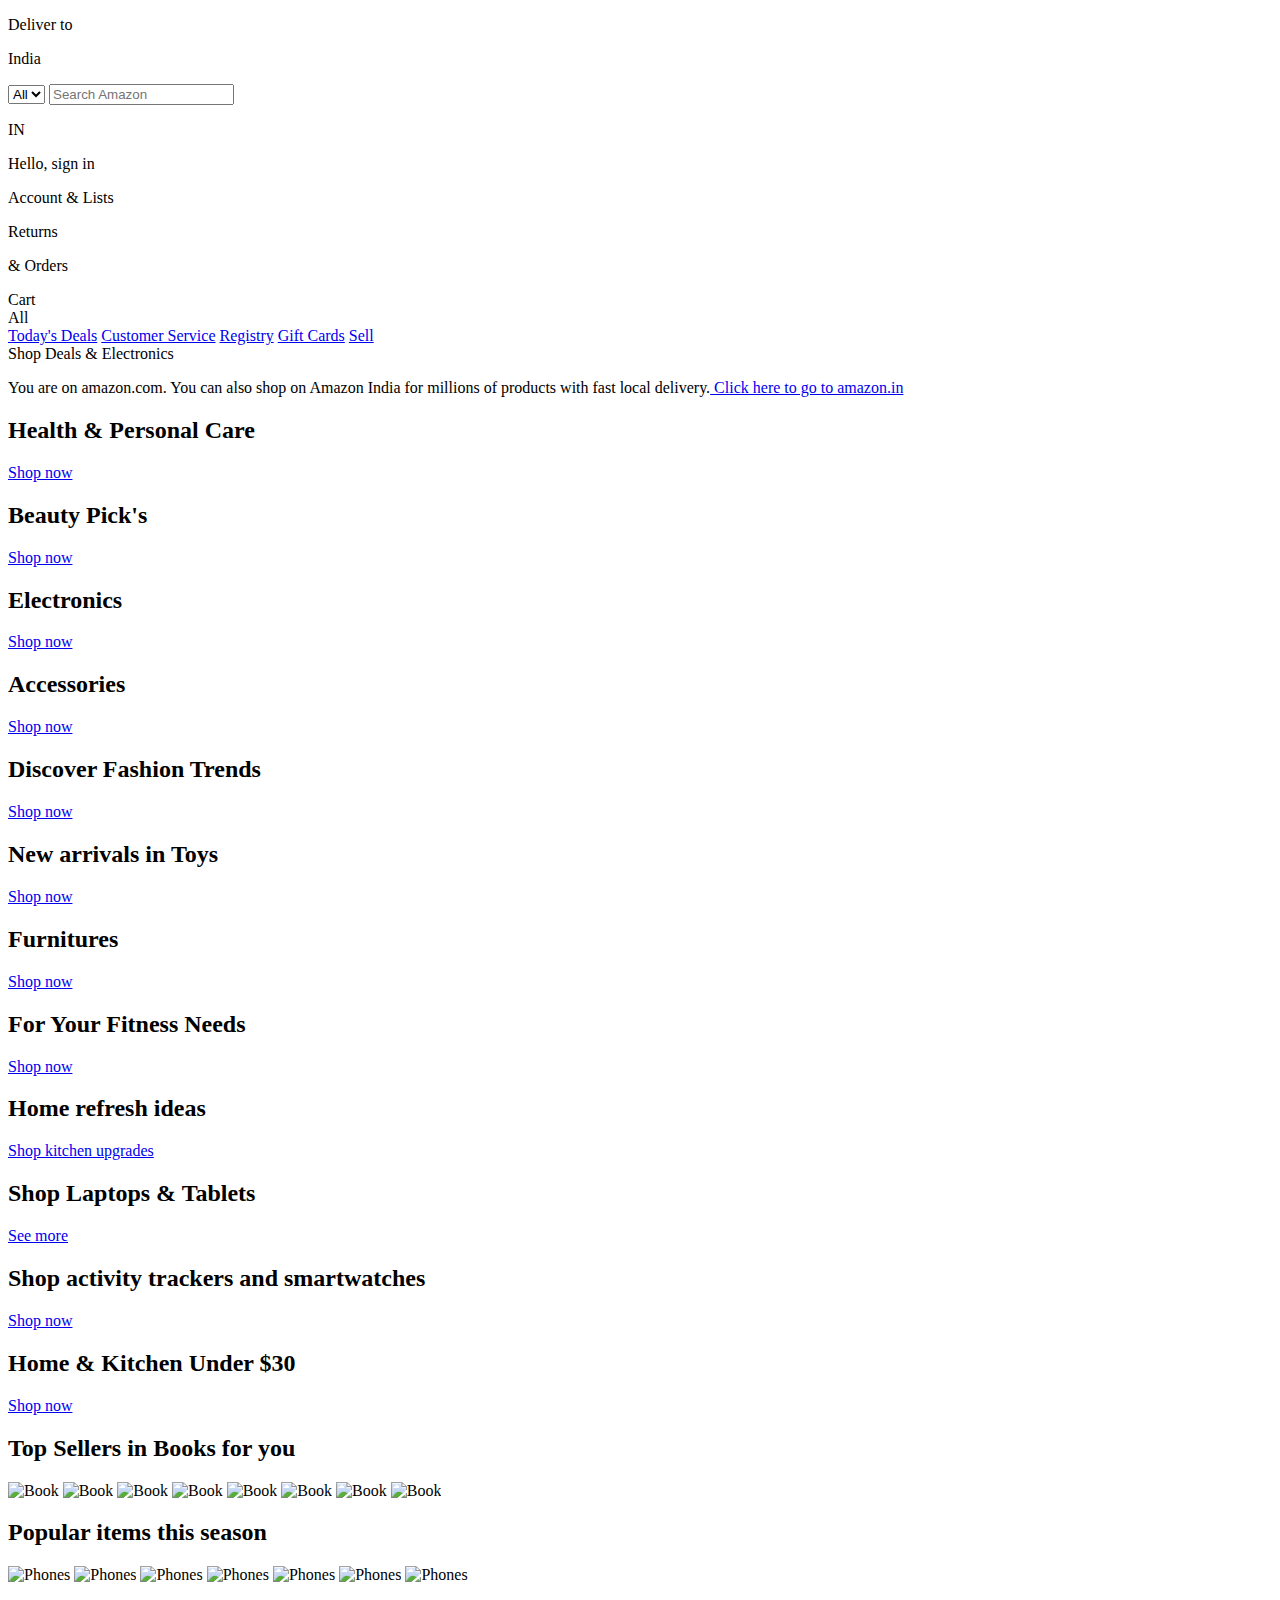
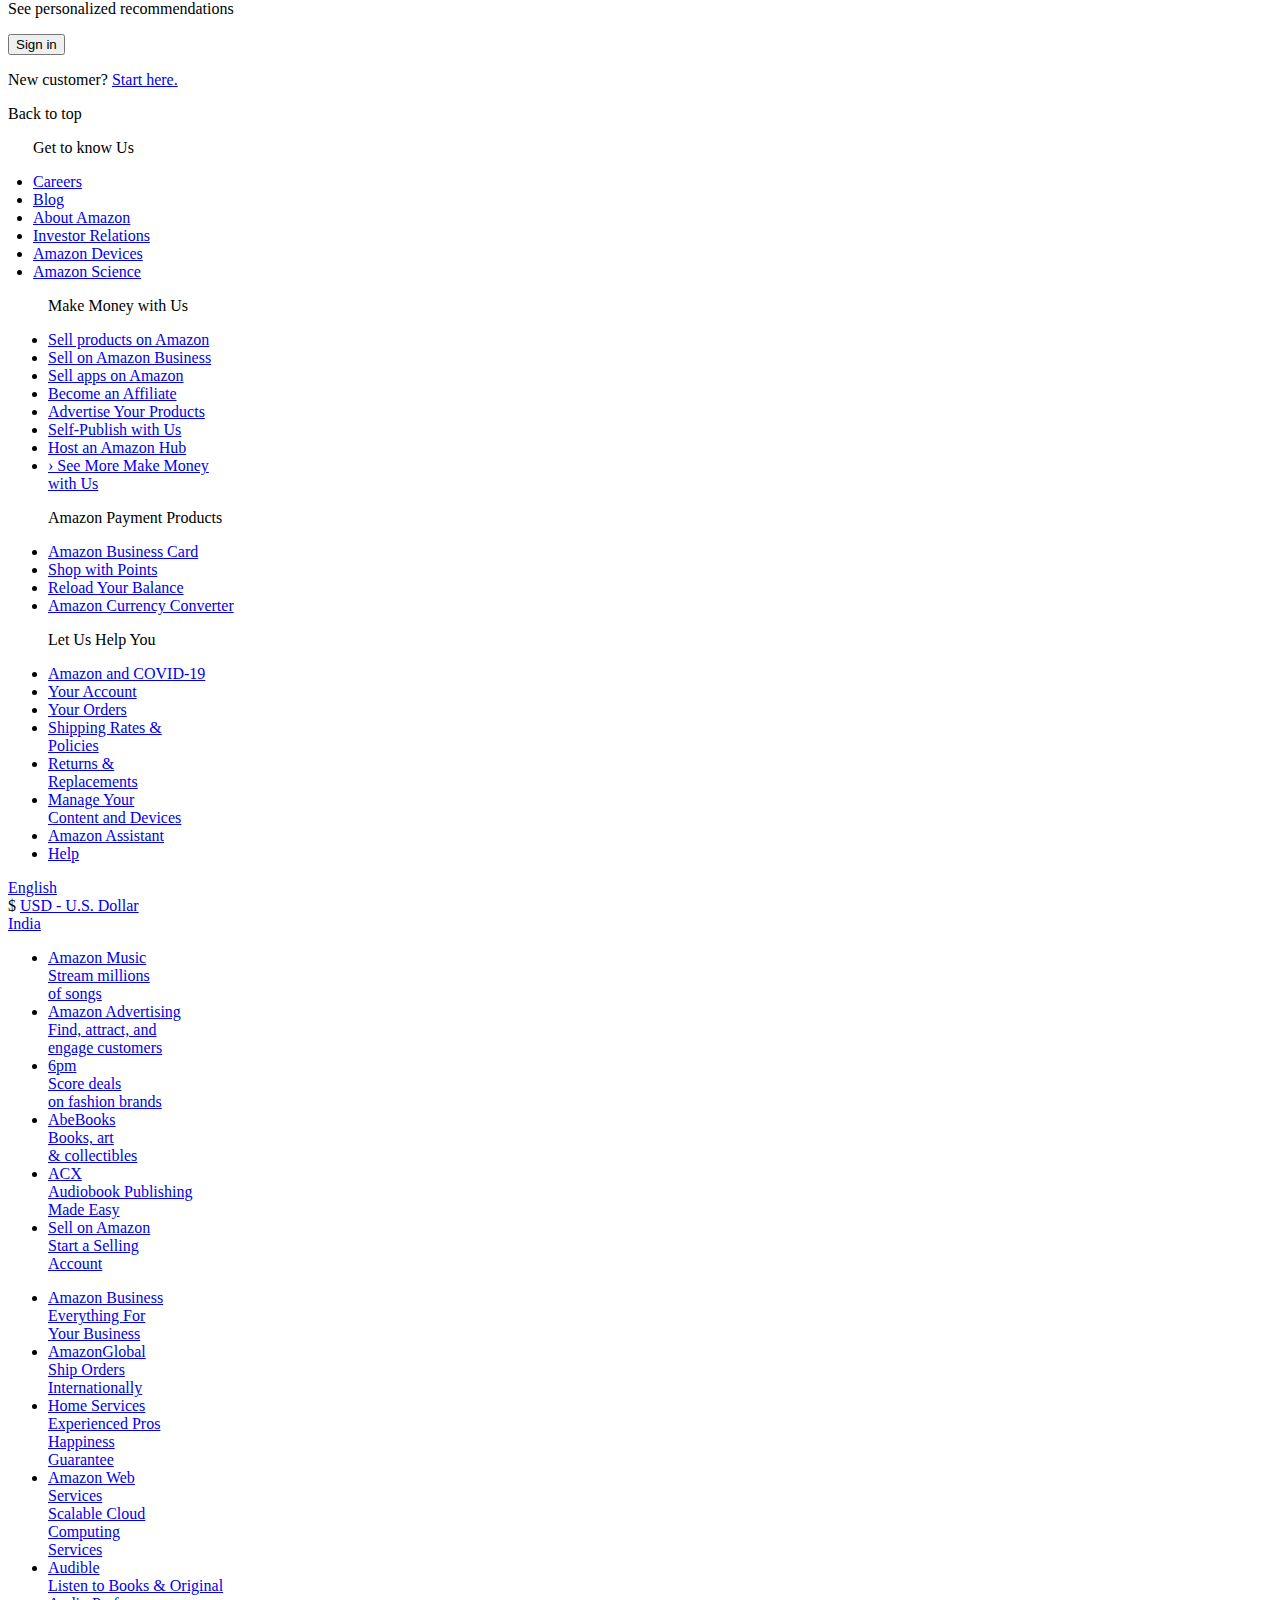
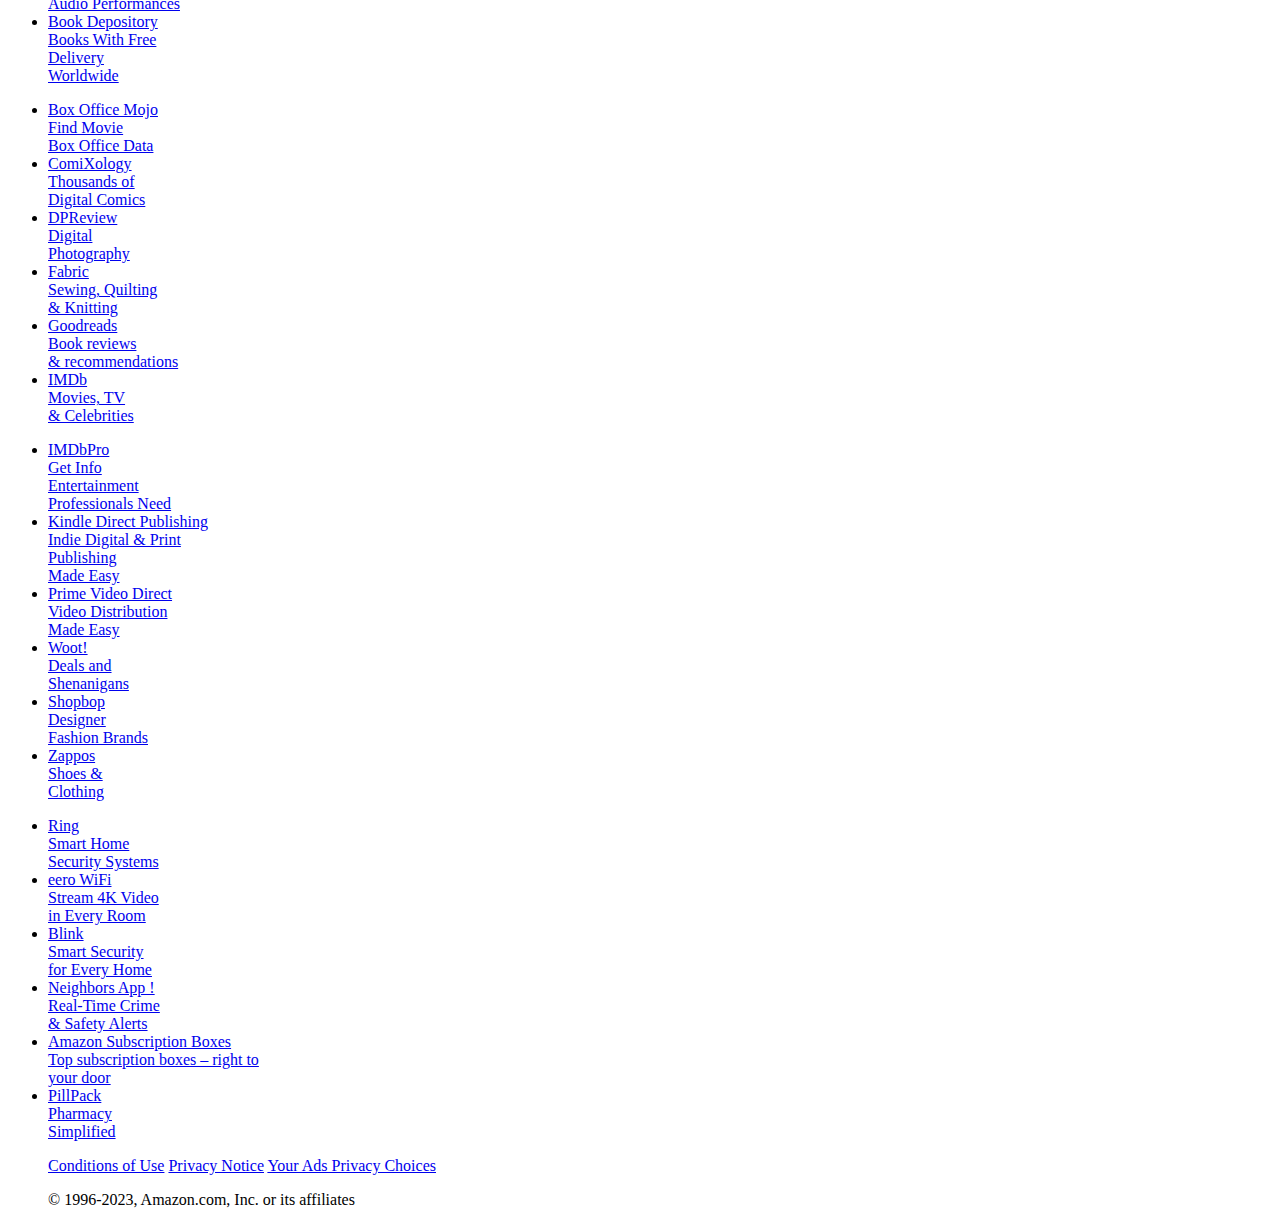
==== index.html @ 9977f8b1 "added index.html" ====
<!DOCTYPE html>
<html lang="en">
<head>
    <meta charset="UTF-8">
    <meta name="viewport" content="width=device-width, initial-scale=1.0">
    <title>Amazon</title>
    <link rel="stylesheet" href="Style.css">
    <link rel="stylesheet" href="https://cdnjs.cloudflare.com/ajax/libs/font-awesome/6.4.2/css/all.min.css" integrity="sha512-z3gLpd7yknf1YoNbCzqRKc4qyor8gaKU1qmn+CShxbuBusANI9QpRohGBreCFkKxLhei6S9CQXFEbbKuqLg0DA==" crossorigin="anonymous" referrerpolicy="no-referrer" />
</head>
<body>
    <header>
        <div class="Navbar">
            <div class="nav-logo Border">
                <div class="logo"></div>
            </div>
            <div id="nav-ad" class="Border">
                <p class="ad-1">Deliver to</p>
                <div class="nav-location">
                    <i class="fa-solid fa-location-dot"></i>
                    <p class="ad-2">India</p>
                </div>
            </div>
            <div id="nav-search">
                    <select class="nav-sel">
                        <option value="All">All</option>
                    </select>
                <input type="text" class="nav-input" placeholder="Search Amazon">
                <div class="nav-icon">
                    <i class="fa-solid fa-magnifying-glass"></i>
                </div>
            </div>
            <div id="nav-country" class="Border">
                <div class="nav-flag"></div>
                <div class="fl-location">
                    <p>IN</p>
                </div>
            </div>
            <div id="nav-link" class="Border">
                <div class="nav-signIn">
                    <p>Hello, sign in</p>
                </div>
                <div class="nav-account">
                    <p>Account & Lists</p>
                </div>
            </div>
            <div id="nav-order" class="Border">
                <p class="nav-1">Returns</p>
                <p class="nav-2">& Orders</p>
            </div>
            <div id="nav-cart" class="Border">
                <i class="fa-solid fa-cart-shopping"></i>Cart
            </div>
        </div>
        <div id="panel">
            <div class="nav-panel Border">
                <i class="fa-solid fa-bars"></i>
                All
            </div>
                <div class="panel-ops">
                    <a href="#" class="Border">Today's Deals</a>
                    <a href="#" class="Border">Customer Service</a>
                    <a href="#" class="Border">Registry</a>
                    <a href="#" class="Border">Gift Cards</a>
                    <a href="#" class="Border">Sell</a>
                </div>
                <div class="panel-deal Border">
                Shop Deals & Electronics
            </div>
        </div>
    </header>
    <!-- Hero Section -->
    <div id="Hero-Sec">
        <div class="hero-msg">
            <p>You are on amazon.com. You can also shop on Amazon India for millions of products with fast local delivery.<a href="#"> Click here to go to amazon.in</a></p>
        </div>
    </div>
    <div id="Content-Box">
        <div class="Box1">
            <div class="Box-txt">
                <h2>Health & Personal Care</h2>
            <div class="Content-img"></div>
            <p><a href="#">Shop now</a></p>
            </div>
        </div>
        <div class="Box1">
            <div class="Box-txt">
                <h2>Beauty Pick's</h2>
                <div class="Content-img" style="background-image: url('Images/Makeover.jpg');"></div>
                <p><a href="#">Shop now</a></p>
            </div>
        </div>
        <div class="Box1">
            <div class="Box-txt">
                <h2>Electronics</h2>
                <div class="Content-img" style="background-image: url('Images/Linux.jpg');"></div>
                <p><a href="#">Shop now</a></p>
            </div>
        </div>
        <div class="Box1">
            <div class="Box-txt">
                <h2>Accessories</h2>
                <div class="Content-img" style="background-image: url('Images/Laptop.jpg'); background-position: center;"></div>
                <p><a href="#">Shop now</a></p>
            </div>
        </div>
        <!-- Same As 4 Boxes -->
        <div class="Box1">
            <div class="Box-txt">
                <h2>Discover Fashion Trends</h2>
            <div class="Content-img" style="background-image: url('Images/Cloth Des..jpg'); background-position: center;"></div>
            <p><a href="#">Shop now</a></p>
            </div>
        </div>
        <div class="Box1">
            <div class="Box-txt">
                <h2>New arrivals in Toys</h2>
                <div class="Content-img" style="background-image: url('Images/Gagdets.jpg'); background-position: center;"></div>
                <p><a href="#">Shop now</a></p>
            </div>
        </div>
        <div class="Box1">
            <div class="Box-txt">
                <h2>Furnitures</h2>
                <div class="Content-img" style="background-image: url('Images/s3.jpg');"></div>
                <p><a href="#">Shop now</a></p>
            </div>
        </div>
        <div class="Box1">
            <div class="Box-txt">
                <h2>For Your Fitness Needs</h2>
                <div class="Content-img" style="background-image: url('Images/Fitness.jpg'); background-position: center;"></div>
                <p><a href="#">Shop now</a></p>
            </div>
        </div>
        <!-- Section 3 -->
        <div class="Box1">
            <div class="Box-txt">
                <h2>Home refresh ideas</h2>
                <div class="Content-img" style="background-image: url('Images/Kitchen.jpg'); background-position: center">
                </div>
                <p><a href="#">Shop kitchen upgrades</a></p>
            </div>
        </div>
        <div class="Box1">
            <div class="Box-txt">
                <h2>Shop Laptops & Tablets</h2>
                <div class="Content-img" style="background-image: url('Images/Lap1.jpg'); background-position: center;">
                </div>
                <p><a href="#">See more</a></p>
            </div>
        </div>
        <div class="Box1">
            <div class="Box-txt">
                <h2>Shop activity trackers and smartwatches</h2>
                <div class="Content-img" style="background-image: url('Images/Watch.jpg'); background-position: center">
                </div>
                <p><a href="#">Shop now</a></p>
            </div>
        </div>
        <div class="Box1">
            <div class="Box-txt">
                <h2>Home & Kitchen Under $30</h2>
                <div class="Content-img" style="background-image: url('Images/b1.jpg');"></div>
                <p><a href="#">Shop now</a></p>
            </div>
        </div>
        <div id="Book-Sec">
            <div class="BK-list">
                <h2>Top Sellers in Books for you</h2>
                <div class="Bk-F">
                    <img src="Images/Book1.jpg" alt="Book">
                    <img src="Images/Book2.jpg" alt="Book">
                    <img src="Images/Book3.jpg" alt="Book">
                    <img src="Images/Book4.jpg" alt="Book">
                    <img src="Images/Book5.jpg" alt="Book">
                    <img src="Images/Book6.jpg" alt="Book">
                    <img src="Images/Book7.jpg" alt="Book">
                    <img src="Images/Book8.jpg" alt="Book">
                </div>
            </div>
        </div>
        <!-- Section 4 -->
        <div id="El-section">
            <div class="Products-Con">
                <h2>Popular items this season</h2>
                <div class="El-im">
                    <img src="Images/Nord.jpg" alt="Phones">
                    <img src="Images/Sam2.jpg" alt="Phones">
                    <img src="Images/Oneplus.jpg" alt="Phones">
                    <img src="Images/Oneplus2.jpg" alt="Phones">
                    <img src="Images/Gopro.jpg" alt="Phones">
                    <img src="Images/Samsung.jpg" alt="Phones">
                    
                    <img src="Images/+1.jpg" alt="Phones">
                </div>
            </div>
        </div>
    </div>
    <div id="Sign-Sec">
        <div class="user-Del">
            <div class="Login-sec">
                <p>See personalized recommendations</p>
                <button>Sign in</button>
                <p class="Cus-Dt">New customer? <a href="/Login.html">Start here.</a></p>
            </div>
        </div>
    </div>
    <footer>
        <div class="Foot-Panel1">
            <p>Back to top</p>
        </div>
        <div class="Foot-Panel2">
            <ul style="padding-left: 25px;">
                <p>Get to know Us</p>
                <li><a href="#">Careers</a></li>
                <li><a href="#">Blog</a></li>
                <li><a href="#">About Amazon</a></li>
                <li><a href="#">Investor Relations</a></li>
                <li><a href="#">Amazon Devices</a></li>
                <li><a href="#">Amazon Science</a></li>
            </ul>
            <!-- Line 2 -->
            <ul>
                <p>Make Money with Us</p>
                <li><a href="#">Sell products on Amazon</a></li>
                <li><a href="#">Sell on Amazon Business</a></li>
                <li><a href="#">Sell apps on Amazon</a></li>
                <li><a href="#">Become an Affiliate</a></li>
                <li><a href="#">Advertise Your Products</a></li>
                <li><a href="#">Self-Publish with Us</a></li>
                <li><a href="#">Host an Amazon Hub</a></li>
                <li><a href="#">› See More Make Money<br> with Us</a></li>
            </ul>
            <!-- Line 3 -->
            <ul>
                <p>Amazon Payment Products</p>
                <li><a href="#">Amazon Business Card</a></li>
                <li><a href="#">Shop with Points</a></li>
                <li><a href="#">Reload Your Balance</a></li>
                <li><a href="#">Amazon Currency Converter</a></li>
            </ul>
            <!-- Line 4 -->
            <ul>
                <p>Let Us Help You</p>
                <li><a href="#">Amazon and COVID-19</a></li>
                <li><a href="#">Your Account</a></li>
                <li><a href="#">Your Orders</a></li>
                <li><a href="#">Shipping Rates &<br> Policies</a></li>
                <li><a href="#">Returns & <br>Replacements</a></li>
                <li><a href="#">Manage Your<br> Content and Devices</a></li>
                <li><a href="#">Amazon Assistant</a></li>
                <li><a href="#">Help</a></li>
            </ul>
        </div>
        <div class="Foot-Panel3">
            <div class="Foot-logo"></div>
            <div class="Foot-container">
                <div class="Box-item">
                    <i class="fa-solid fa-globe"></i>
                    <a href="#">English</a>
                </div>
                <div class="Box-item" style="width: 170px;">
                    <span>$</span>
                    <a href="#">USD - U.S. Dollar</a>
                </div>
                <div class="Box-item">
                    <div class="foot-flag"></div>
                    <a href="#">India</a>
                </div>
            </div>
        </div>
        <div class="Foot-Panel4">
                    <div class="nav-Box">
                        <ul>
                            <li>
                                <a href="#" class="Foot-Des">
                                    Amazon Music
                                    <br>
                                <span class="nav-Destxt">
                                    Stream millions
                                    <br>
                                    of songs
                                </span>
                            </a>
                            </li>
                            <li>
                                <a href="#" class="Foot-Des">
                                    Amazon Advertising
                                    <br>
                                    <span class="nav-Destxt">
                                        Find, attract, and
                                        <br>
                                        engage customers
                                    </span>
                                </a>
                            </li>
                            <li>
                                <a href="#" class="Foot-Des">
                                    6pm
                                    <br>
                                    <span class="nav-Destxt">
                                        Score deals
                                        <br>
                                        on fashion brands
                                    </span>
                                </a>
                            </li>
                            <li>
                                <a href="#" class="Foot-Des">AbeBooks
                                    <br>
                                    <span class="nav-Destxt">
                                    Books, art
                                    <br>
                                    & collectibles
                                </span>
                                </a>
                            </li>
                            <li>
                                <a href="#" class="Foot-Des">ACX
                                    <br>
                                    <span class="nav-Destxt">
                                        Audiobook Publishing
                                        <br>
                                        Made Easy
                                    </span>
                                </a>
                            </li>
                            <li>
                                <a href="#" class="Foot-Des">Sell on Amazon
                                    <br>
                                    <span class="nav-Destxt">Start a Selling
                                        <br>
                                         Account
                                        </span>
                                </a>
                            </li>
                    </ul>
                </div>
                        <div class="nav-Box">
                            <ul>
                            <li>
                                <a href="#" class="Foot-Des">
                                    Amazon Business
                                    <br>
                                <span class="nav-Destxt">
                                    Everything For
                                    <br>
                                    Your Business
                                </span>
                            </a>
                            </li>
                            <li>
                                <a href="#" class="Foot-Des">
                                    AmazonGlobal
                                    <br>
                                    <span class="nav-Destxt">
                                        Ship Orders
                                        <br>
                                        Internationally
                                    </span>
                                </a>
                            </li>
                            <li>
                                <a href="#" class="Foot-Des">
                                    Home Services
                                    <br>
                                    <span class="nav-Destxt">
                                        Experienced Pros
                                        <br>
                                        Happiness <br>
                                        Guarantee
                                    </span>
                                </a>
                            </li>
                            <li>
                                <a href="#" class="Foot-Des">Amazon Web 
                                    <br>
                                    Services
                                    <br>
                                    <span class="nav-Destxt">
                                    Scalable Cloud
                                    <br>
                                    Computing <br>
                                    Services
                                </span>
                                </a>
                            </li>
                            <li>
                                <a href="#" class="Foot-Des">Audible
                                    <br>
                                    <span class="nav-Destxt">
                                        Listen to Books & Original
                                        <br>
                                        Audio Performances
                                    </span>
                                </a>
                            </li>
                            <li>
                                <a href="#" class="Foot-Des">Book Depository
                                    <br>
                                    <span class="nav-Destxt">Books With Free
                                        <br>
                                        Delivery <br>
                                        Worldwide
                                        </span>
                                </a>
                            </li>
                            </ul>
                        </div> 
                            <div class="nav-Box">
                                <ul>
                                    <li>
                                        <a href="#" class="Foot-Des">
                                            Box Office Mojo
                                            <br>
                                        <span class="nav-Destxt">
                                            Find Movie
                                            <br>
                                            Box Office Data
                                        </span>
                                    </a>
                                    </li>
                                    <li>
                                        <a href="#" class="Foot-Des">
                                            ComiXology
                                            <br>
                                            <span class="nav-Destxt">
                                                Thousands of
                                                <br>
                                                Digital Comics
                                            </span>
                                        </a>
                                    </li>
                                    <li>
                                        <a href="#" class="Foot-Des">
                                            DPReview
                                            <br>
                                            <span class="nav-Destxt">
                                                Digital
                                                <br>
                                                Photography
                                            </span>
                                        </a>
                                    </li>
                                    <li>
                                        <a href="#" class="Foot-Des">Fabric
                                            <br>
                                            <span class="nav-Destxt">
                                                Sewing, Quilting
                                            <br>
                                            & Knitting
                                        </span>
                                        </a>
                                    </li>
                                    <li>
                                        <a href="#" class="Foot-Des">Goodreads
                                            <br>
                                            <span class="nav-Destxt">
                                                Book reviews
                                                <br>
                                                & recommendations
                                            </span>
                                        </a>
                                    </li>
                                    <li>
                                        <a href="#" class="Foot-Des">IMDb
                                            <br>
                                            <span class="nav-Destxt">Movies, TV
                                                <br>
                                                & Celebrities
                                                </span>
                                        </a>
                                    </li>
                                    </ul>
                            </div> 
                        <div class="nav-Box">
                            <ul>
                                <li>
                                    <a href="#" class="Foot-Des">
                                        IMDbPro
                                        <br>
                                    <span class="nav-Destxt">
                                        Get Info <br>
                                        Entertainment
                                        <br>
                                        Professionals Need
                                    </span>
                                </a>
                                </li>
                                <li>
                                    <a href="#" class="Foot-Des">
                                        Kindle Direct Publishing
                                        <br>
                                        <span class="nav-Destxt">
                                            Indie Digital & Print <br>
                                            Publishing
                                            <br>
                                            Made Easy
                                        </span>
                                    </a>
                                </li>
                                <li>
                                    <a href="#" class="Foot-Des">
                                        Prime Video Direct
                                        <br>
                                        <span class="nav-Destxt">
                                            Video Distribution
                                            <br>
                                            Made Easy
                                        </span>
                                    </a>
                                </li>
                                <li>
                                    <a href="#" class="Foot-Des">Woot!
                                        <br>
                                        <span class="nav-Destxt">
                                        Deals and 
                                        <br>
                                        Shenanigans
                                    </span>
                                    </a>
                                </li>
                                <li>
                                    <a href="#" class="Foot-Des">Shopbop
                                        <br>
                                        <span class="nav-Destxt">Designer
                                            <br>
                                            Fashion Brands
                                            </span>
                                    </a>
                                </li>
                                <li>
                                    <a href="#" class="Foot-Des">Zappos
                                        <br>
                                        <span class="nav-Destxt">
                                            Shoes &
                                            <br>
                                            Clothing
                                        </span>
                                    </a>
                                </li>
                                </ul>
                        </div>
                        <div class="nav-Box">
                            <ul>
                                <li>
                                    <a href="#" class="Foot-Des">
                                        Ring
                                        <br>
                                    <span class="nav-Destxt">
                                        Smart Home
                                        <br>
                                        Security Systems
                                    </span>
                                </a>
                                </li>
                                <li>
                                    <a href="#" class="Foot-Des">
                                        eero WiFi
                                        <br>
                                        <span class="nav-Destxt">
                                            Stream 4K Video
                                            <br>
                                            in Every Room
                                        </span>
                                    </a>
                                </li>
                                <li>
                                    <a href="#" class="Foot-Des">
                                        Blink
                                        <br>
                                        <span class="nav-Destxt">
                                            Smart Security
                                            <br>
                                            for Every Home
                                        </span>
                                    </a>
                                </li>
                                <li>
                                    <a href="#" class="Foot-Des">Neighbors App !
                                        <br>
                                        <span class="nav-Destxt">
                                        Real-Time Crime
                                        <br>
                                        & Safety Alerts
                                    </span>
                                    </a>
                                </li>
                                <li>
                                    <a href="#" class="Foot-Des">Amazon Subscription Boxes
                                        <br>
                                        <span class="nav-Destxt">Top subscription boxes – right to 
                                            <br>
                                            your door
                                            </span>
                                    </a>
                                </li>
                                <li>
                                    <a href="#" class="Foot-Des">PillPack
                                        <br>
                                        <span class="nav-Destxt">
                                            Pharmacy
                                            <br>
                                            Simplified
                                        </span>
                                    </a>
                                </li>
                        </ul>
                 </div>
        </div>
        <div class="Foot-Panel5">
            <ul class="nav-cpr">
                    <a href="#">Conditions of Use</a>
                    <a href="#">Privacy Notice</a>
                    <a href="#">Your Ads Privacy Choices</a>
                    <p>© 1996-2023, Amazon.com, Inc. or its affiliates</p>
            </ul>
        </div>
    </footer>
</body>
</html>
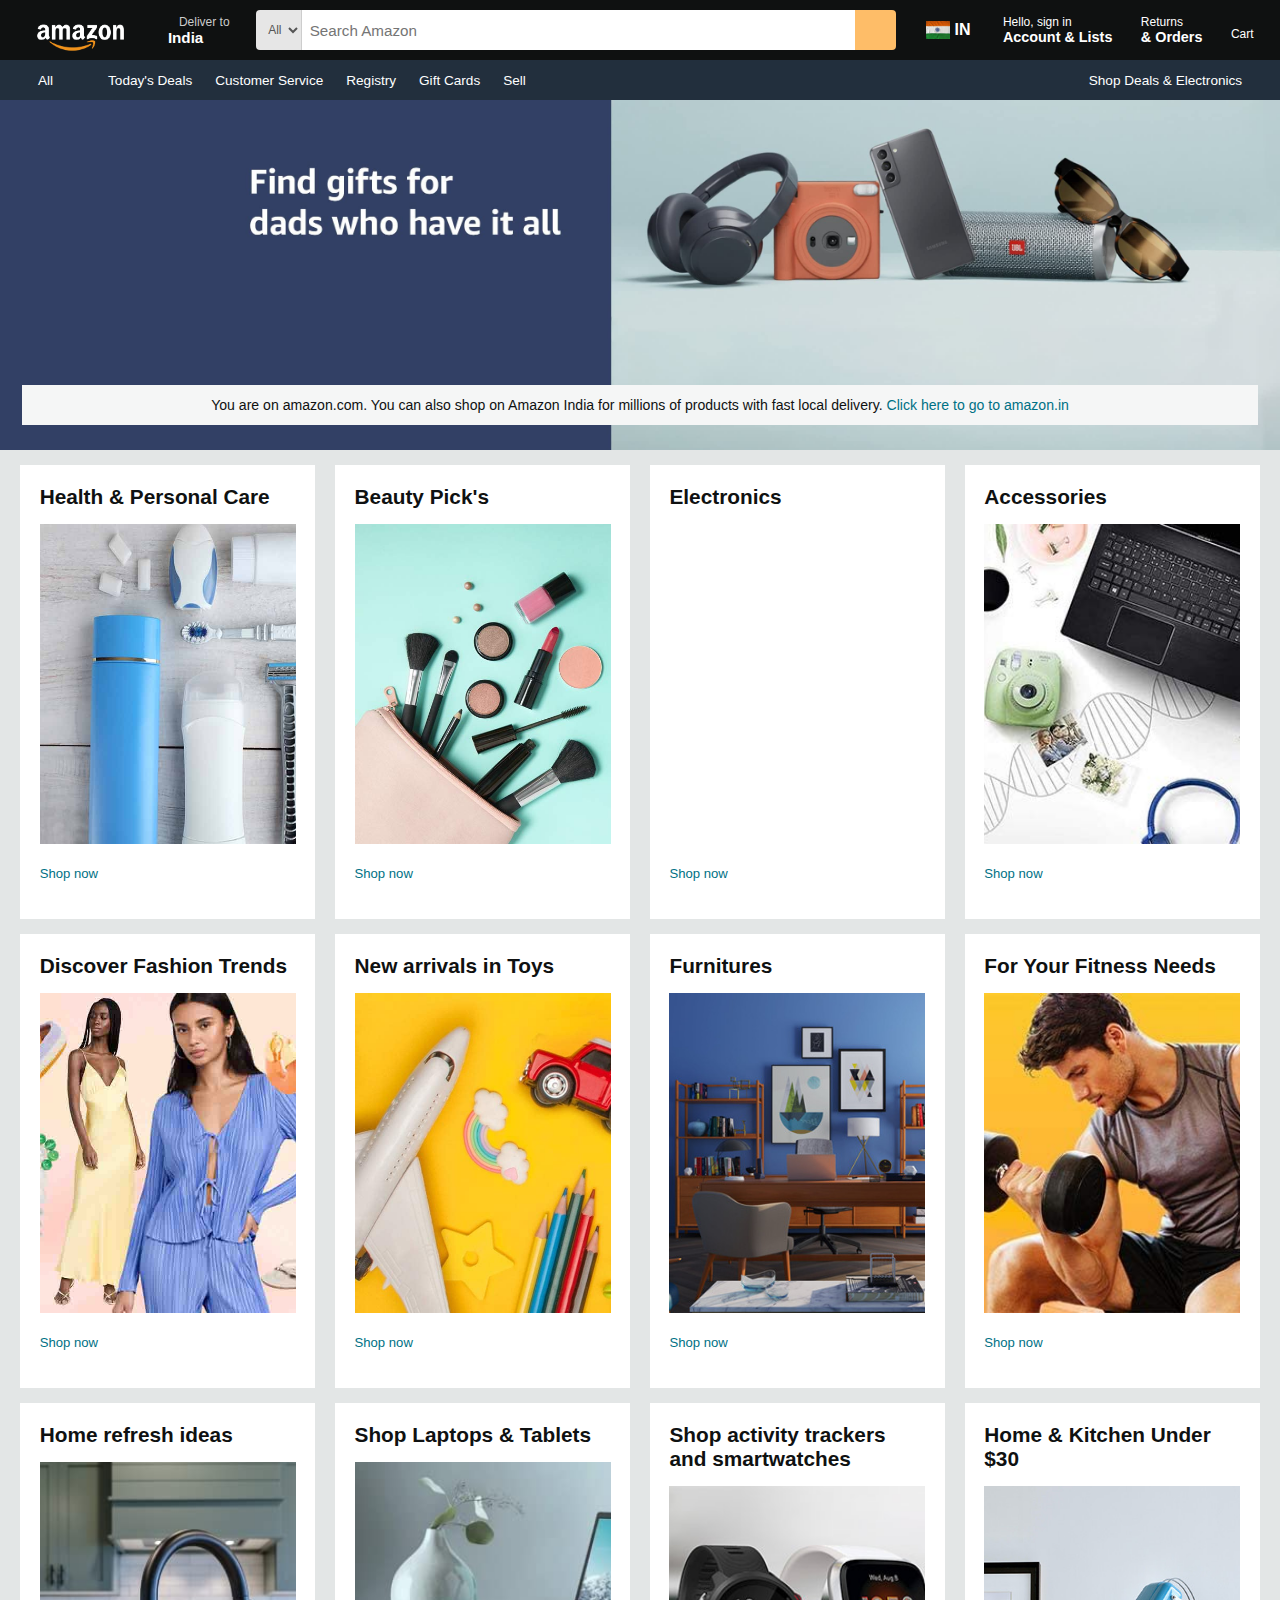
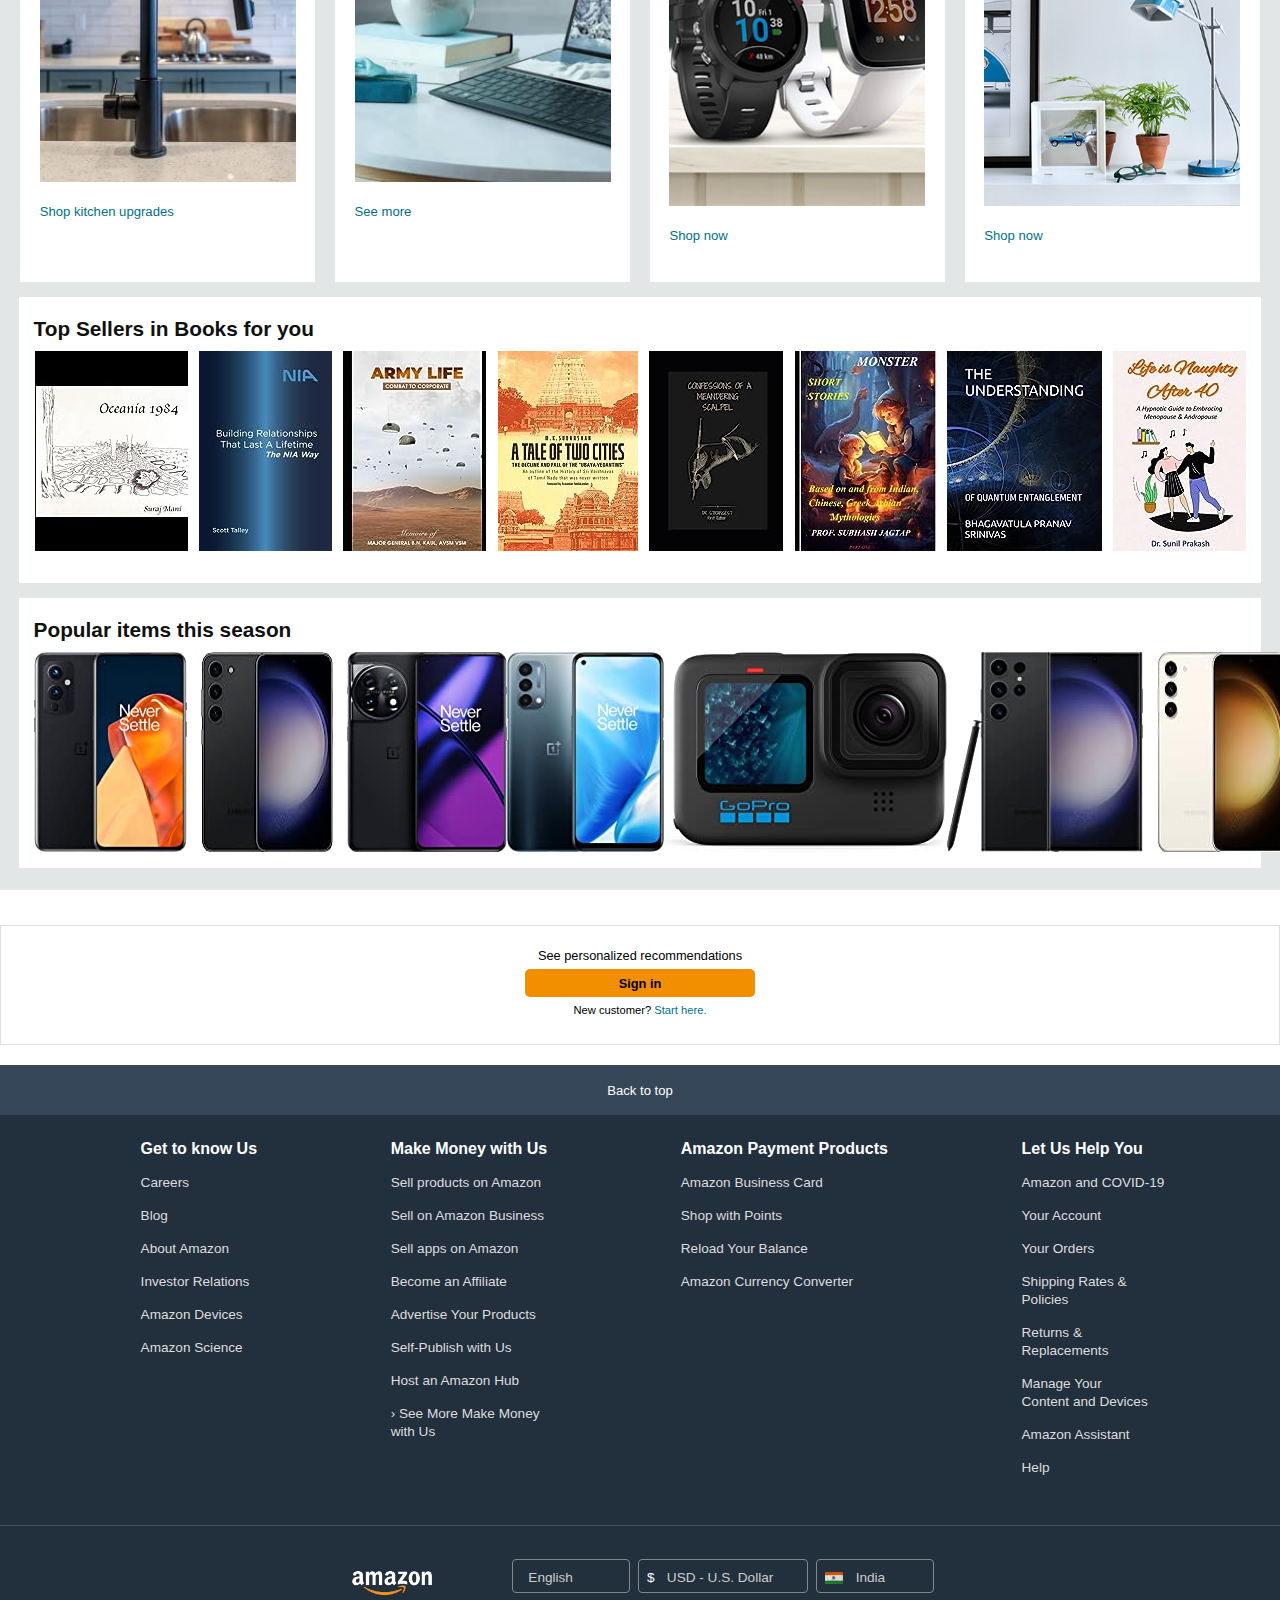
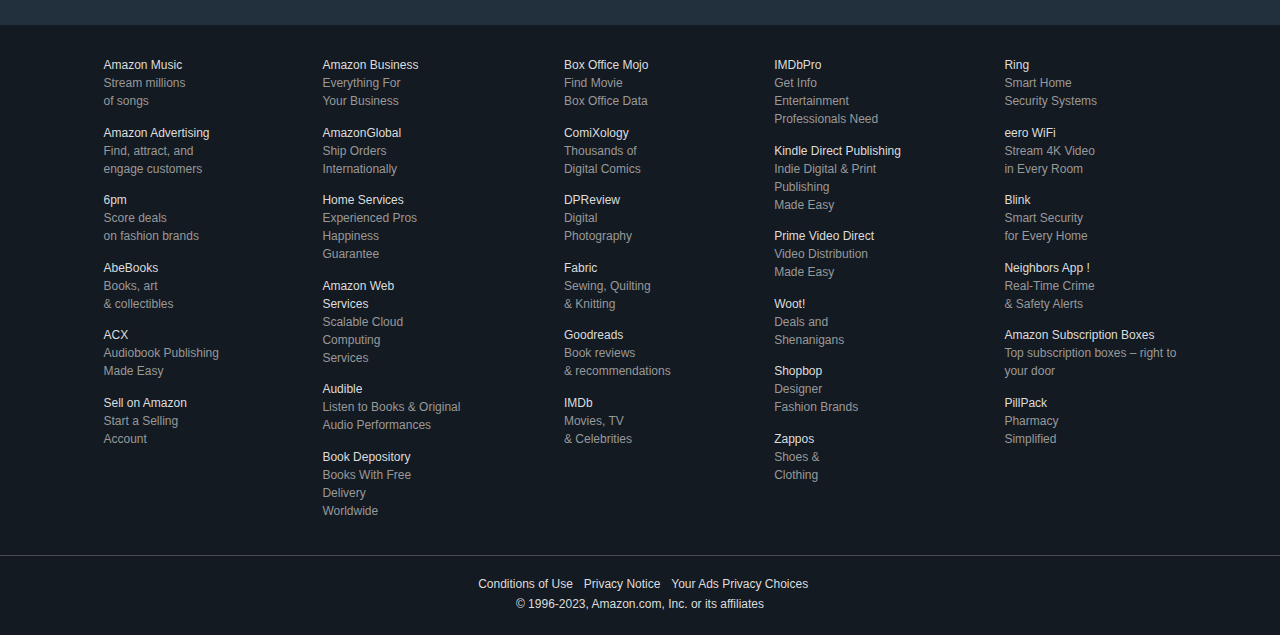
==== commit 42ce81ff: "added index.html" ====
--- a/index.html
+++ b/index.html
@@ -201,7 +201,7 @@
             <div class="Login-sec">
                 <p>See personalized recommendations</p>
                 <button>Sign in</button>
-                <p class="Cus-Dt">New customer? <a href="/Login.html">Start here.</a></p>
+                <p class="Cus-Dt">New customer? <a href="Login.html">Start here.</a></p>
             </div>
         </div>
     </div>
@@ -618,4 +618,4 @@
         </div>
     </footer>
 </body>
-</html>+</html>
--- a/Style.css
+++ b/Style.css
@@ -0,0 +1,498 @@
+* {
+    margin: 0;
+    padding: 0;
+    box-sizing: border-box;
+    font-family: Arial;
+}
+body {
+    width: 100vw;
+    height: 100vh;
+    /* overflow-x: hidden; */
+}
+/* Hover Effect */
+.Border {
+    border: 2px solid transparent;
+}
+.Border:hover {
+    border: 1px solid #FFF;
+    border-radius: 2px;
+}
+/* Navbar Section */
+.Navbar {
+    width: 100vw;
+    height: 60px;
+    background-color: #0F1111;
+    display: flex;
+    justify-content: space-evenly;
+    align-items: center;
+}
+.nav-logo {
+    width: 113px;
+    height: 50px; 
+}
+.logo {
+    width: 100%;
+    height: 100%;
+    background-image: url("Images/Am.Logo-removebg-preview.png");
+    background-size: cover;
+}
+.ad-1 {
+    font-size: 0.75rem;
+    color: #CCCCCC;
+    margin-left: 15px;
+}
+.nav-location {
+    color: #FFF;
+    display: flex;
+    align-items: center;
+}
+.ad-2 {
+    font-size: 0.95rem;
+    font-weight: 600;
+    margin-left: 4px;
+}
+/* Nav Search */
+#nav-search:hover {
+    border: 2px solid #fb8500;
+    border-radius: 7px;
+}
+.nav-input:focus {
+    border: none;
+    outline: 0;
+}
+.nav-sel:focus {
+    outline: 0;
+}
+.nav-icon:hover {
+    background-color: #f3a847;
+}
+#nav-search {
+    width: 50%;
+    height: 40px;
+    display: flex;
+}
+.nav-sel {
+    width: 52px;
+    height: 100%;
+    color: #555555;
+    font-size: 0.75rem;
+    background-color: #e6e6e6;
+    padding-left: 5px;
+    text-align: center;
+    border: none;
+    border-right: 1px solid #cdcdcd;
+    border-top-left-radius: 4px;
+    border-bottom-left-radius: 4px;
+}
+.nav-sel:hover {
+    background-color: #D4D4D4;
+}
+.nav-input {
+    width: 100%;
+    font-size: 0.95rem;
+    color: #111;
+    border: none;
+    padding: 1px 0px;
+    text-indent: 8px;
+}
+.nav-icon {
+    width: 48px;
+    height: 100%;
+    background-color: #Febd68;
+    font-size: 1.2rem;
+    color:#0F1111;
+    display: flex;
+    justify-content: center;
+    align-items: center;
+    border: none;
+    border-top-right-radius: 4px;
+    border-bottom-right-radius: 4px;
+}
+/* Navbar Country */
+#nav-country {
+    width: 56px;
+    height: 34px;
+    display: flex;
+    align-items: center;
+    justify-content: center;
+}
+.nav-flag {
+    width: 24px;
+    height: 18px;
+    background-image: url("Images/Ind flag.jpg");
+    background-size: cover;
+    background-position: center;
+}
+.fl-location {
+    font-size: 1rem;
+    color: #FFF;
+    font-weight: 600;
+    margin-left: 4px;
+    text-align: center;
+}
+/* Navbar Sign In Option & Others */
+.nav-signIn {
+    font-size: 0.75rem;
+    color: #FFF;
+}
+.nav-account {
+    font-size: 0.90rem;
+    color: #FFF;
+    font-weight: 600;
+}
+/* Nav Order Section */
+.nav-1 {
+    font-size: 0.75rem;
+    color: #FFF;
+}
+.nav-2 {
+    font-size: 0.90rem;
+    color: #FFF;
+    font-weight: 600;
+}
+/* Navbar Cart */
+#nav-cart {
+    font-size: 0.75rem;
+    color: #FFF;
+}
+#nav-cart i {
+    color: #FFF;
+    font-size: 1.5rem;
+    font-weight: 600;
+}
+/* Panel Ops 2nd Row */
+#panel {
+    width: 100%;
+    height: 40px;
+    font-size: 0.85rem;
+    background-color: #222F3D;
+    display: flex;
+    justify-content: space-evenly;
+    align-items: center;
+}
+.nav-panel{
+    color: #FFF;
+}
+.panel-ops {
+    width: 75%;
+}
+.panel-ops a {
+    text-decoration: none;
+    color: #FFF;
+    margin-left: 0.95rem;
+}
+.panel-deal {
+    color: #FFF;
+}
+/* Hero Section */
+#Hero-Sec {
+    width: 100%;
+    height: 350px;
+    background-image: url("Images/Hero Sec.jpg");
+    background-size: cover;
+    display: flex;
+    justify-content: center;
+    align-items: flex-end;
+}
+.hero-msg {
+    width: 96.5%;
+    height: 40px;
+    font-size: 0.88rem;
+    background-color: #F5F6F6;
+    color: #0F1111;
+    display: flex;
+    justify-content: center;
+    align-items: center;
+    margin-bottom: 25px;
+}
+.hero-msg a {
+    text-decoration: none;
+    color: #007185;
+}
+.hero-msg a:hover {
+    text-decoration: underline;
+    color: #c7511f;
+}
+/* Content Area */
+#Content-Box {
+    width: 100%;
+    height: 2040px;
+    background-color:#E3E6E6;
+    display: flex;
+    justify-content: space-evenly;
+    flex-wrap: wrap;
+}
+.Box1 {
+    width: 23%;
+    background-color: #FFF;
+    padding: 20px 0px 15px;
+    margin-top: 15px;
+}
+/* ADD HOVER EFFECT */
+.Box-txt p:hover a{
+    color: #DD8809;
+}
+.Box-txt {
+    margin: 0px 1.2rem;
+}
+.Box1 h2 {
+    font-size: 1.3rem;
+    font-weight: 600;
+    color: #0F1111;
+}
+.Box1 a {
+    text-decoration: none;
+    font-size: 0.82rem;
+    color: #007185;
+}
+.Content-img {
+    height: 320px;
+    background-image: url("Images/Tools.jpg");
+    background-size: cover;
+    margin: 15px 0px 20px;
+}
+/* Book Section */
+#Book-Sec {
+    width: 97.1%;
+    background-color: #FFF;
+    margin-top: 15px;
+    padding: 10px 15px;
+}
+.BK-list h2 {
+    font-size: 1.3rem;
+    font-weight: 600;
+    color: #0F1111;
+    margin: 10px 0px;
+}
+.Bk-F {
+    display: flex;
+    justify-content: space-between;
+    align-items: center;
+    cursor: pointer;
+}
+/* Electronics Section */
+#El-section {
+    width: 97.1%;
+    height: 270px;
+    background-color: #FFF;
+    margin-top: 15px;
+    padding: 10px 15px;
+}
+.Products-Con h2 {
+    font-size: 1.3rem;
+    font-weight: 600;
+    color: #0F1111;
+    margin: 10px 0px;
+}
+.El-im {
+    display: flex;
+    justify-content: space-evenly;
+    cursor: pointer;
+}
+/* Sign in Section */
+#Sign-Sec {
+    width: 100%;
+    height: 175px;
+    font-size: 0.80rem;
+    color: black;
+    text-align: center;
+    display: flex;
+    justify-content: center;
+    align-items: center;
+}
+.user-Del {
+    width: 100%;
+    height: 120px;
+    display: flex;
+    justify-content: center;
+    align-items: flex-end;
+    border: 1px solid #DDD;
+    margin-top: 15px;
+    padding-bottom: 20px;
+    cursor: pointer;
+}
+.Login-sec {
+    width: 100%;
+    height: auto;
+    line-height: 27px;
+}
+.Login-sec button {
+    width: 230px;
+    height: 28px;
+    font-size: 0.80rem;
+    font-weight: 700;
+    color: #000;
+    background-color: #F18F01;
+    border: 1px solid orange;
+    border-radius: 5px;
+    padding: 1px 6px;
+    border: none;
+    cursor: pointer;
+}
+.Cus-Dt {
+    font-size: 0.70rem;
+}
+.Cus-Dt a {
+    text-decoration: none;
+    color: #007185;
+}
+/* Footer Section */
+.Foot-Panel1 {
+    width: 100vw;
+    height: 50px;
+    background-color: #37475a;
+    display: flex;
+    justify-content: center;
+    align-items: center;
+    cursor: pointer;
+}
+.Foot-Panel1 p {
+    font-size: 0.82rem;
+    color: #FFF;
+}
+.Foot-Panel2 {
+    width: 100%;
+    height: 410px;
+    background-color: #222F3D;
+    display: flex;
+    justify-content: space-evenly;
+    padding-top: 25px;
+}
+.Foot-Panel2 ul {
+    margin: 0px 18px;
+}
+.Foot-Panel2 ul p {
+    font-size: 1rem;
+    font-weight: 700;
+    color: #FFF;
+}
+.Foot-Panel2 ul li {
+    list-style: none;
+    margin-top: 15px;
+}
+.Foot-Panel2 ul a {
+    text-decoration: none;
+    font-size: 0.85rem;
+    color: #DDD;
+}
+/* ADD Hover Effect */
+.Foot-Panel2 ul a:hover {
+    text-decoration: underline;
+}
+/* Footer Panel 3 */
+.Foot-Panel3 {
+    width: 100%;
+    height: 100px;
+    background-color: #222F3D;
+    border-top: 1px solid rgba(85,85,85,0.85);
+    display: flex;
+    justify-content: center;
+    align-items: center;
+}
+.Foot-logo {
+    width: 100px;
+    height: 50px;
+    background-image: url("Images/Am.Logo-removebg-preview.png");
+    background-size: cover;
+    position: relative;
+    top: 4px;
+}
+.Foot-container {
+    margin-left: 70px;
+}
+.Box-item {
+    width: 118px;
+    height: 34px;
+    border: 1px solid #848688;
+    border-radius: 4px;
+    display: inline-block;
+}
+.Box-item {
+    padding: 8px 18px 6px 8px;
+    margin-right: 4px;
+}
+.Box-item i {
+    font-size: 0.85rem;
+    font-weight: 700;
+    color: whitesmoke;
+}
+.Box-item a {
+    text-decoration: none;
+    color: #CCCCCC;
+    font-size: 0.85rem;
+    padding: 0px 7.8px;
+}
+.Box-item span {
+    color: #FFF;
+    font-size: 0.85rem;
+}
+.foot-flag {
+    width: 18px;
+    height: 12px;
+    background-image: url("Images/Ind flag.jpg");
+    background-size: cover;
+    background-position: center;
+    display: inline-block;
+    position: relative;
+    top: 2px;
+}
+/* Foot Panel 4 */
+.Foot-Panel4 {
+    width: 100%;
+    height: 530px;
+    background-color: #131A22;
+    padding: 30px 0px;
+    display: flex;
+    justify-content: space-evenly;
+}
+.nav-Box a:hover{
+    text-decoration: underline #DDD;
+
+}
+.nav-Box span:hover {
+    text-decoration: underline #999!important;
+}
+.nav-Box li{
+    list-style-type: none;
+    margin-bottom: 0.85rem;
+}
+.Foot-Panel4 a {
+    text-decoration: none;
+    font-size: 0.75rem;
+}
+.Foot-Des {
+    color: #DDD;
+}
+.nav-Destxt {
+    color: #999;
+}
+/* Foot-Panel5 */
+.Foot-Panel5 {
+    width: 100%;
+    height: 80px;
+    background-color: #131A22;
+    display: flex;
+    justify-content: center;
+    align-items: center;
+    border-top: 1px solid rgba(85,85,85,0.85);
+}
+.nav-cpr {  
+    padding: 0px 40px;
+    margin: 0px 18px;
+}
+.nav-cpr a {
+    text-decoration: none;
+    font-size: 0.75rem;
+    color: #DDD;
+    margin-left: 0.4rem;
+}
+.nav-cpr a:hover {
+    text-decoration: underline #DDD;
+}
+.Foot-Panel5 p {
+    font-size: 0.75rem;
+    color: #DDD;
+    text-align: center;
+    line-height: 25px;
+}
+/* COMPLETED CLONE */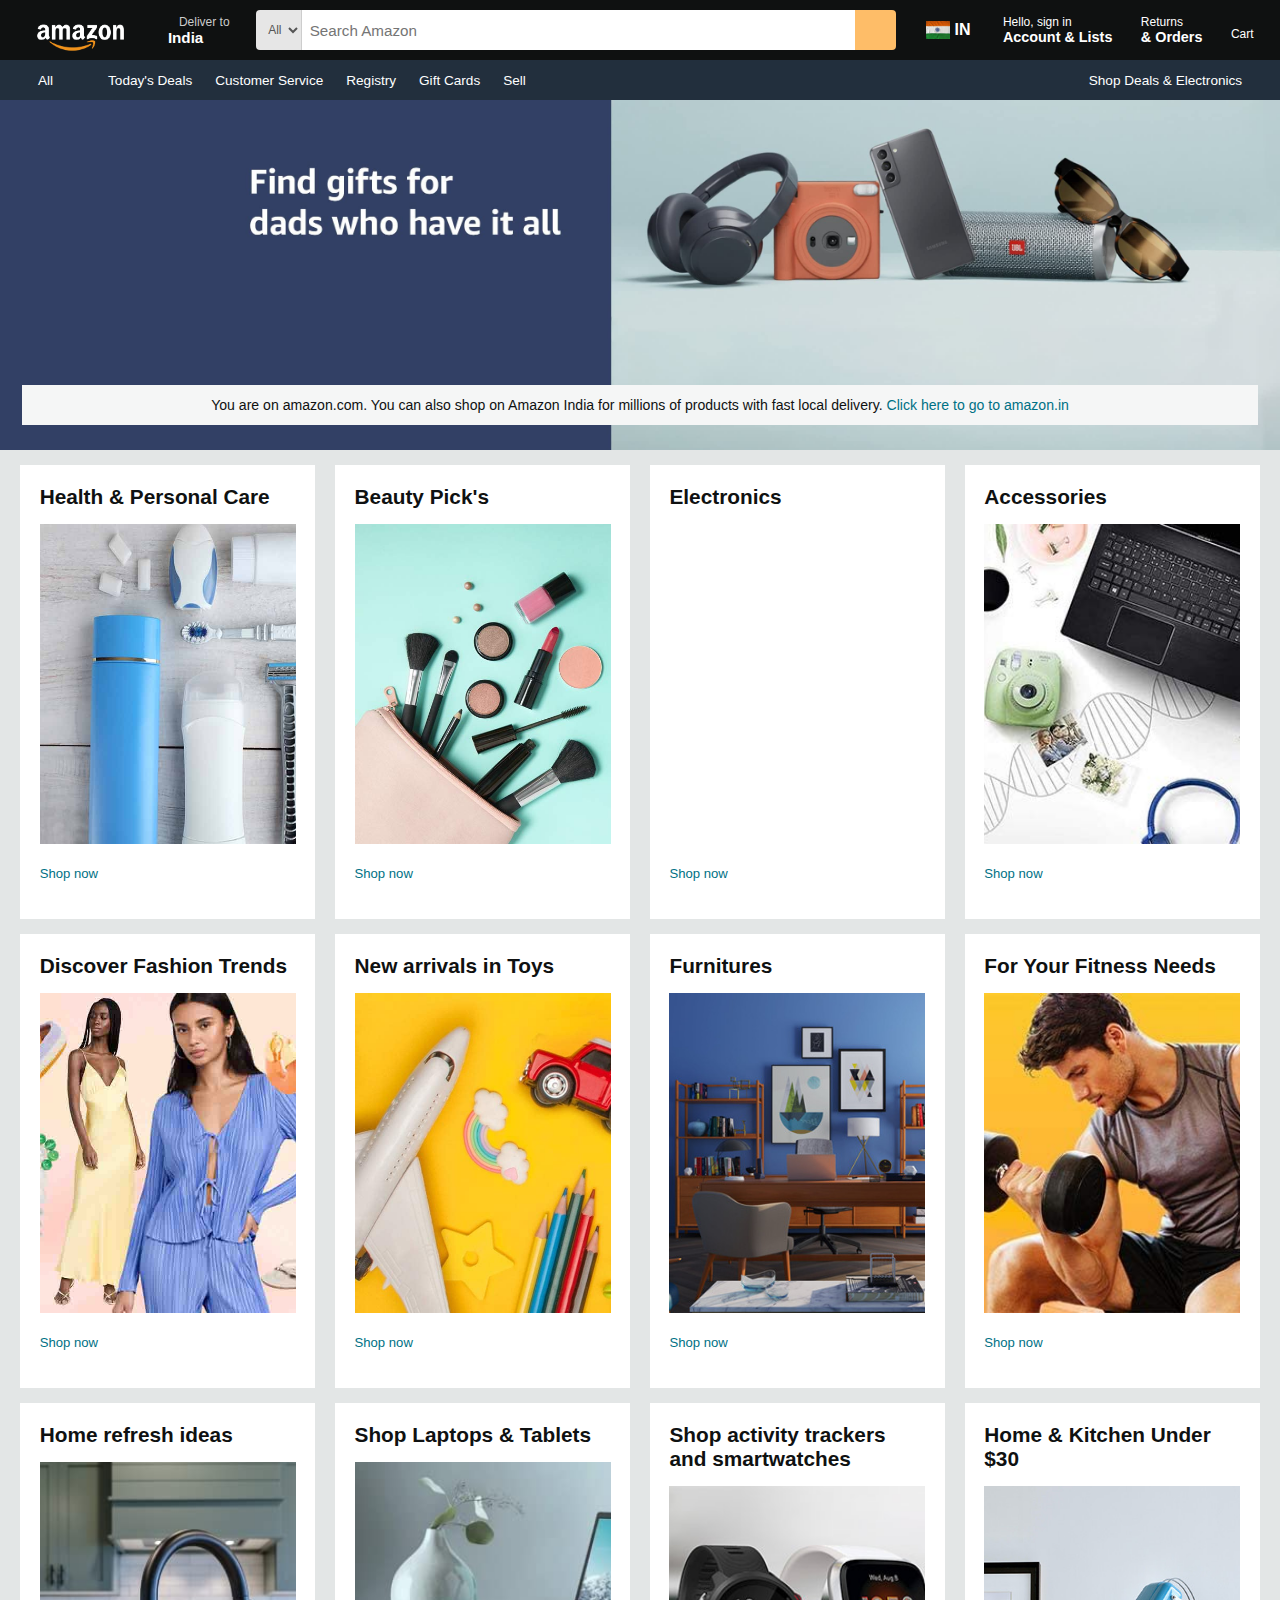
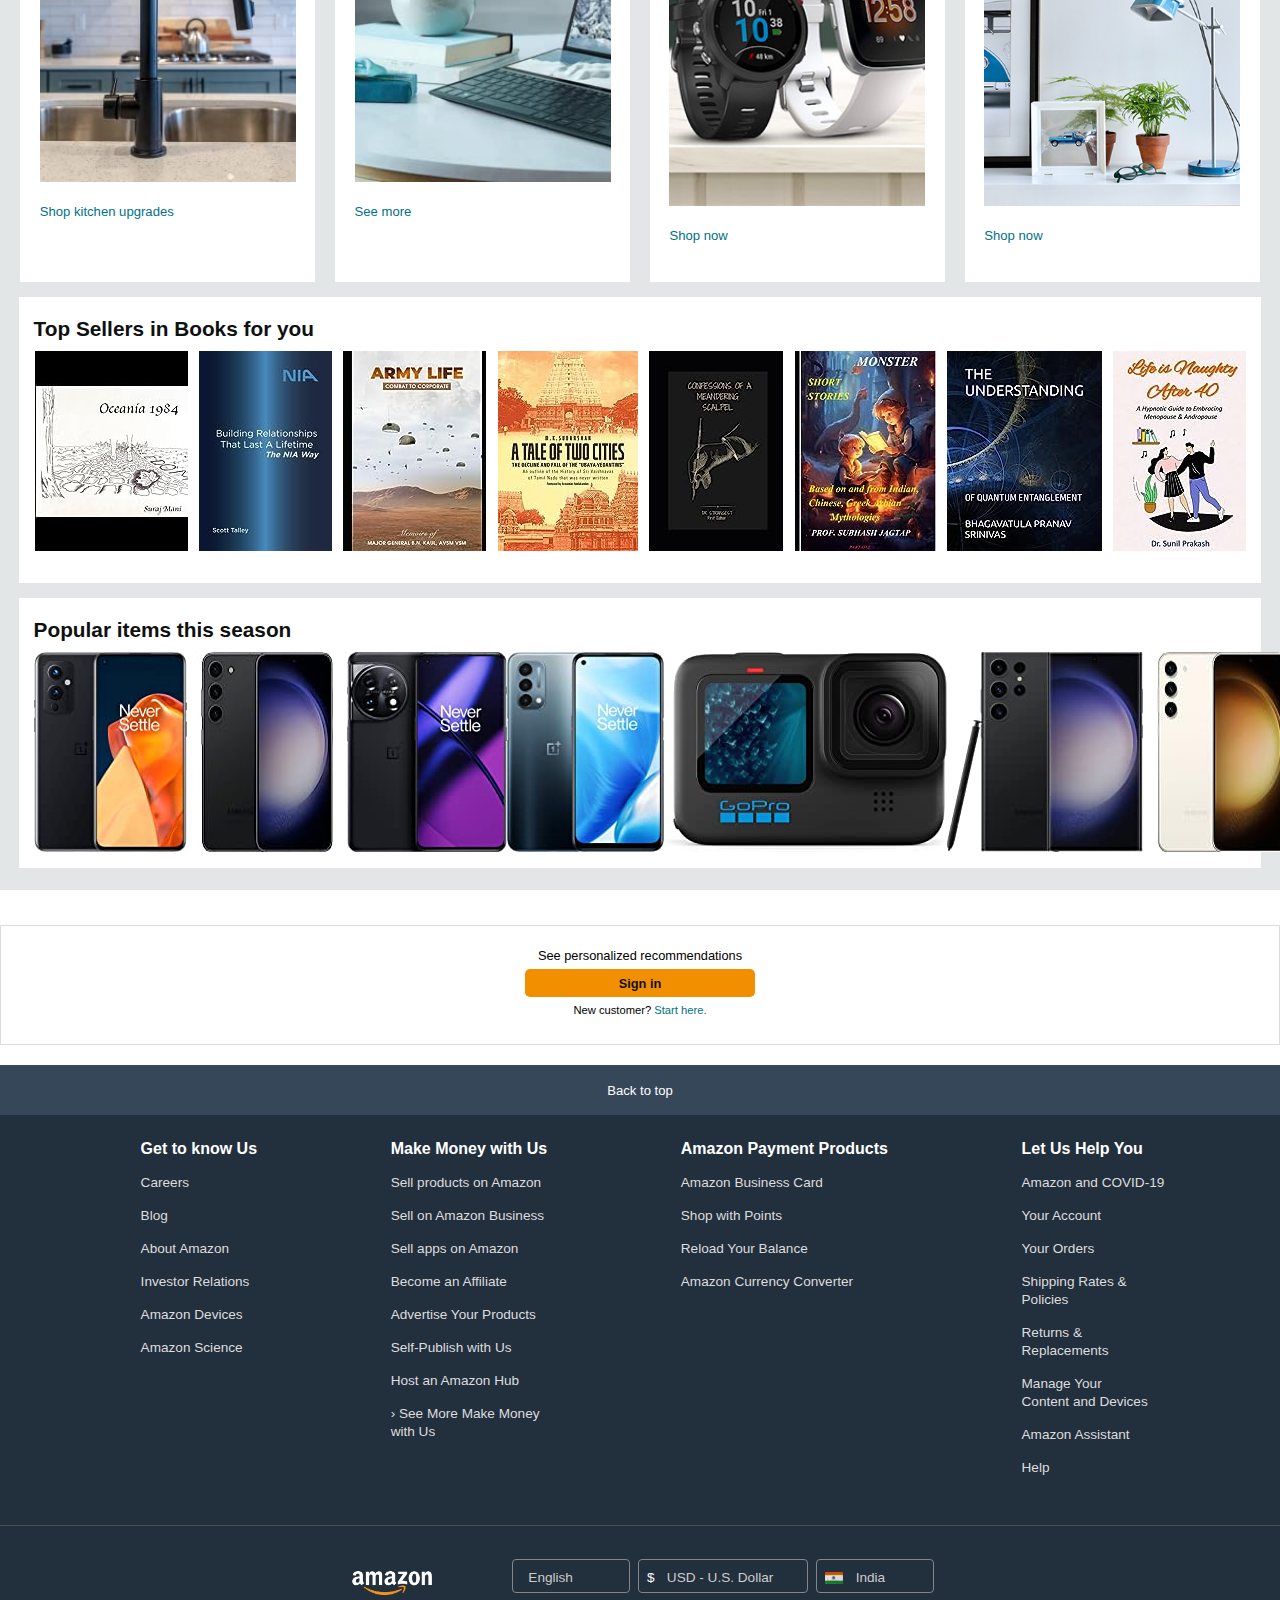
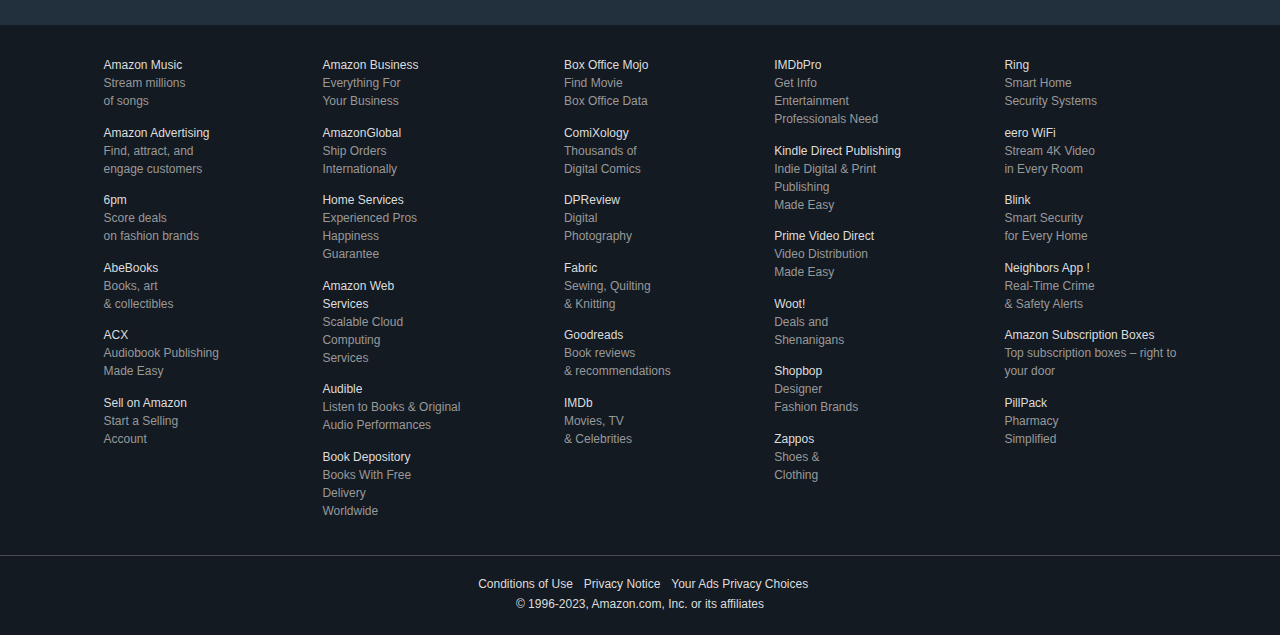
==== commit 466b45d4: "Add New Feature" ====
--- a/index.html
+++ b/index.html
@@ -200,7 +200,7 @@
         <div class="user-Del">
             <div class="Login-sec">
                 <p>See personalized recommendations</p>
-                <button>Sign in</button>
+                <button><a href="Sign-in.html">Sign in</a></button>
                 <p class="Cus-Dt">New customer? <a href="Login.html">Start here.</a></p>
             </div>
         </div>
--- a/Style.css
+++ b/Style.css
@@ -329,12 +329,19 @@
     border: none;
     cursor: pointer;
 }
+.Login-sec button a {
+    text-decoration: none;
+    color: #111;
+}
 .Cus-Dt {
     font-size: 0.70rem;
 }
 .Cus-Dt a {
     text-decoration: none;
     color: #007185;
+}
+.Cus-Dt a:hover {
+    color: #C7511F;
 }
 /* Footer Section */
 .Foot-Panel1 {
@@ -345,6 +352,9 @@
     justify-content: center;
     align-items: center;
     cursor: pointer;
+}
+.Foot-Panel1:hover {
+    background-color: #485769;
 }
 .Foot-Panel1 p {
     font-size: 0.82rem;
